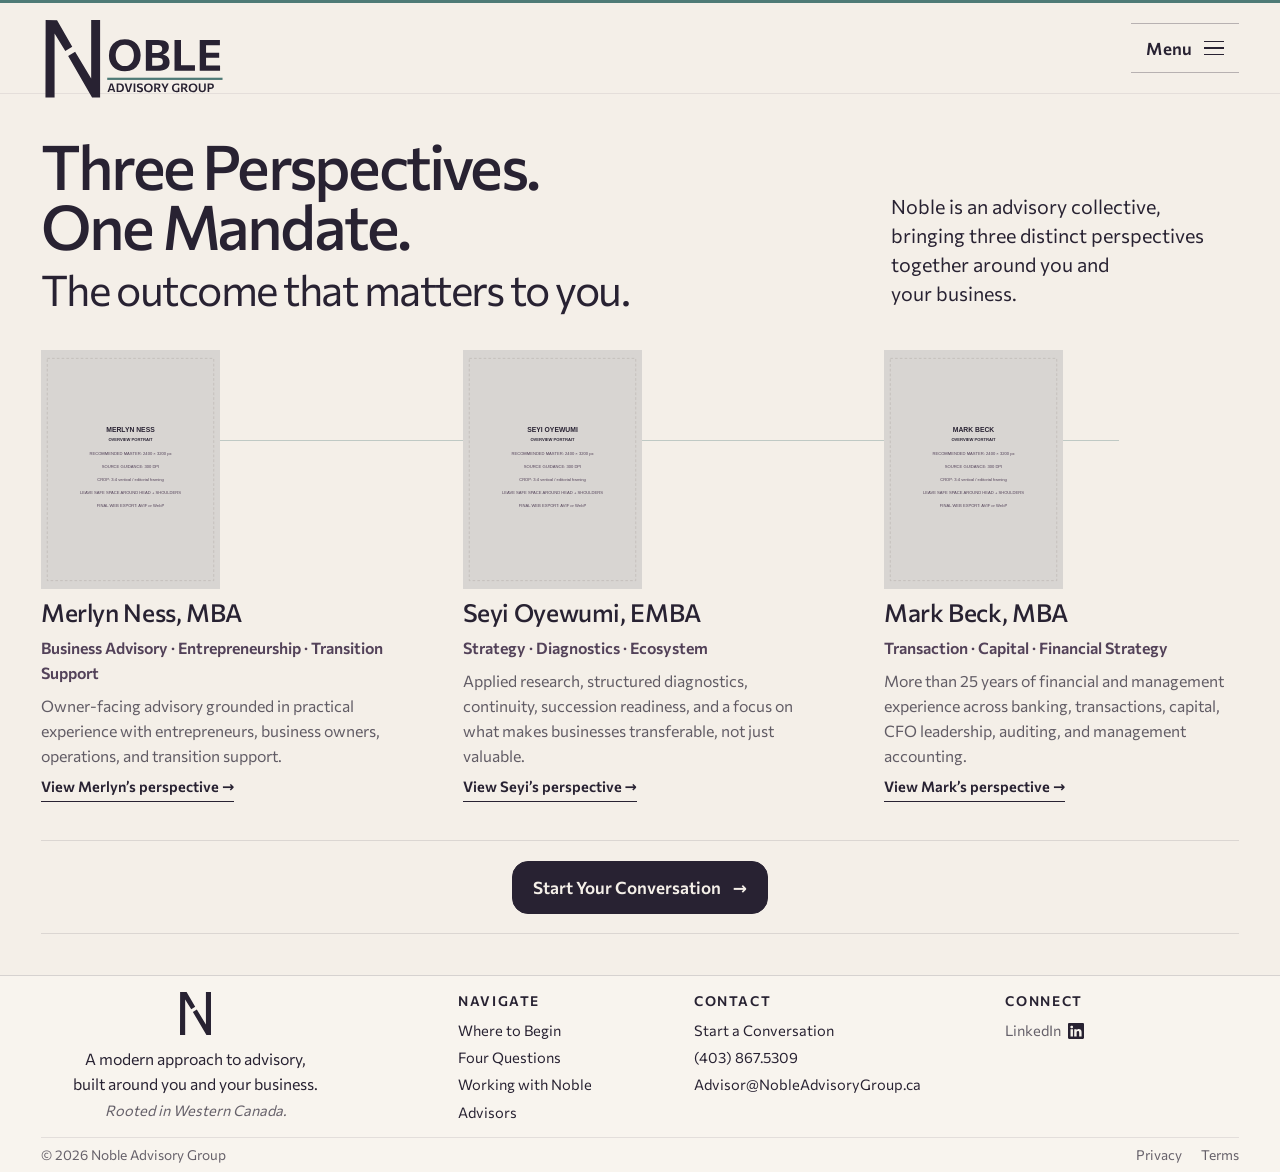
==== advisors/index.html @ 897a8eff "Add files via upload" ====
<!doctype html>
<html lang="en">
<head>
<meta charset="utf-8">
<meta name="viewport" content="width=device-width, initial-scale=1">
<meta name="description" content="Meet Merlyn Ness, Seyi Oyewumi, and Mark Beck — the three co-founders and advisors behind Noble Advisory Group.">
<title>Advisors | Noble Advisory Group</title>
<link rel="preconnect" href="https://fonts.googleapis.com">
<link rel="preconnect" href="https://fonts.gstatic.com" crossorigin>
<link href="https://fonts.googleapis.com/css2?family=Commissioner:ital,wght@0,300..800;1,300..800&display=swap" rel="stylesheet">
<link rel="stylesheet" href="../assets/css/tokens.css">
<link rel="stylesheet" href="../assets/css/base.css">
<link rel="stylesheet" href="../assets/css/components.css">
<link rel="stylesheet" href="../assets/css/footer.css">
<link rel="stylesheet" href="../assets/css/advisors.css">
<script src="../assets/js/site.js" defer></script>
</head>
<body class="advisors-page">
<a class="skip-link" href="#advisors-main">Skip to advisors</a>

<!--COMMENT: §§§ SECTION 1: SITE HEADER §§§-->
<header class="site-header site-header--contextless">
  <a class="site-header__brand" href="../index.html" aria-label="Noble Advisory Group home"><img src="../assets/brand/noble-logo-primary.svg" alt="Noble Advisory Group"></a>
  <button class="site-header__menu" type="button" data-menu-open aria-controls="advisors-menu" aria-expanded="false"><span class="site-header__menu-label">Menu</span><span class="site-header__menu-icon" aria-hidden="true"><span></span><span></span><span></span></span></button>
</header>

<div class="menu-drawer" id="advisors-menu" data-menu aria-hidden="true" role="dialog" aria-modal="true" aria-labelledby="advisors-menu-title">
  <button class="menu-drawer__scrim" type="button" data-menu-close aria-label="Close menu"></button>
  <div class="menu-drawer__panel">
    <header class="menu-drawer__header"><span id="advisors-menu-title">Navigation</span><button class="menu-drawer__close" type="button" data-menu-close><span>Close</span><span class="menu-drawer__close-icon" aria-hidden="true">×</span></button></header>
    <nav class="menu-drawer__links" aria-label="Noble destinations">
      <a href="../index.html"><span>Home</span><span aria-hidden="true">→</span></a>
      <a href="../start/conversation/index.html"><span>Where to Begin</span><span aria-hidden="true">→</span></a>
      <a href="../start/index.html"><span>Four Questions</span><span aria-hidden="true">→</span></a>
      <a href="../explore/index.html"><span>Working with Noble</span><span aria-hidden="true">→</span></a>
      <a href="../advisors/index.html" aria-current="page"><span>Advisors</span><span aria-hidden="true">→</span></a>
      <a class="menu-drawer__action" href="../contact/index.html"><span>Start a Conversation</span><span aria-hidden="true">→</span></a>
    </nav>
    <div class="menu-drawer__utility">
      <span>Rooted in Western Canada.</span>
      <div class="menu-drawer__utility-links">
        <a class="social-link social-link--linkedin" href="https://www.linkedin.com/" target="_blank" rel="noopener noreferrer" aria-label="Noble Advisory Group on LinkedIn">
          <span>LinkedIn</span>
          <svg class="social-link__icon" xmlns="http://www.w3.org/2000/svg" viewBox="0 0 16 16" fill="currentColor" aria-hidden="true" focusable="false">
            <path d="M0 1.146C0 .513.526 0 1.175 0h13.65C15.474 0 16 .513 16 1.146v13.708c0 .633-.526 1.146-1.175 1.146H1.175C.526 16 0 15.487 0 14.854zm4.943 12.248V6.169H2.542v7.225zm-1.2-8.212c.837 0 1.358-.554 1.358-1.248-.015-.709-.52-1.248-1.342-1.248S2.4 3.226 2.4 3.934c0 .694.521 1.248 1.327 1.248zm4.908 8.212V9.359c0-.216.016-.432.08-.586.173-.431.568-.878 1.232-.878.869 0 1.216.662 1.216 1.634v3.865h2.401V9.25c0-2.22-1.184-3.252-2.764-3.252-1.274 0-1.845.7-2.165 1.193v.025h-.016l.016-.025V6.169h-2.4c.03.678 0 7.225 0 7.225z"/>
          </svg>
        </a>
        <a href="../privacy/index.html">Privacy</a>
        <a href="../terms/index.html">Terms</a>
      </div>
    </div>
  </div>
</div>

<!--COMMENT: §§§ SECTION 2: ADVISOR RELATIONSHIP OVERVIEW §§§-->
<main class="advisors-main" id="advisors-main">
  <section class="advisors-intro">
    <h1>
      <span class="advisors-intro__primary">Three Perspectives. One Mandate.</span>
      <span class="advisors-intro__secondary">The outcome that matters to you.</span>
    </h1>
    <p class="intro">Noble is an advisory collective, bringing three distinct perspectives together around you and your business.</p>
  </section>

  <!--COMMENT: §§§ SECTION 3: THREE ADVISOR PERSPECTIVES §§§-->
  <section class="advisor-system" aria-label="Noble co-founders and advisors">
    <a class="advisor-node advisor-node--one" href="merlyn-ness/index.html">
      <span class="advisor-node__portrait"><img src="../assets/images/advisors/merlyn-ness-overview.svg" alt="Merlyn Ness"></span>
      <h2>Merlyn Ness, MBA</h2>
      <span class="advisor-node__lens">Business Advisory · Entrepreneurship · Transition Support</span>
      <p>Owner-facing advisory grounded in practical experience with entrepreneurs, business owners, operations, and transition support.</p>
      <span class="text-action">View Merlyn’s perspective →</span>
    </a>

    <a class="advisor-node advisor-node--two" href="seyi-oyewumi/index.html">
      <span class="advisor-node__portrait"><img src="../assets/images/advisors/seyi-oyewumi-overview.svg" alt="Seyi Oyewumi"></span>
      <h2>Seyi Oyewumi, EMBA</h2>
      <span class="advisor-node__lens">Strategy · Diagnostics · Ecosystem</span>
      <p>Applied research, structured diagnostics, continuity, succession readiness, and a focus on what makes businesses transferable, not just valuable.</p>
      <span class="text-action">View Seyi’s perspective →</span>
    </a>

    <a class="advisor-node advisor-node--three" href="mark-beck/index.html">
      <span class="advisor-node__portrait"><img src="../assets/images/advisors/mark-beck-overview.svg" alt="Mark Beck"></span>
      <h2>Mark Beck, MBA</h2>
      <span class="advisor-node__lens">Transaction · Capital · Financial Strategy</span>
      <p>More than 25 years of financial and management experience across banking, transactions, capital, CFO leadership, auditing, and management accounting.</p>
      <span class="text-action">View Mark’s perspective →</span>
    </a>

    <div class="advisor-system__connection" aria-hidden="true"><span></span><span></span><span></span></div>
  </section>

  <!--COMMENT: §§§ SECTION 4: TEAM-LEVEL INVITATION §§§-->
  <section class="team-invitation" aria-label="Start your conversation with Noble">
    <a class="directional-action directional-action--primary directional-action--forward" href="../contact/index.html">
      <span>Start Your Conversation</span>
      <span class="directional-action__arrow" aria-hidden="true">→</span>
    </a>
  </section>
</main>

<!--COMMENT: §§§ SHARED COMPONENT: COMPACT FIRM FOOTER §§§-->
<footer class="firm-footer" data-firm-footer>
  <div class="firm-footer__inner">
    <section class="firm-footer__identity" aria-label="Noble Advisory Group">
      <a class="firm-footer__mark" href="../index.html" aria-label="Noble Advisory Group home"><img src="../assets/brand/noble-custom-footer-n.svg" alt=""></a>
      <p>A modern approach to advisory, built around you and your business.</p>
      <span>Rooted in Western Canada.</span>
    </section>
    <nav class="firm-footer__group firm-footer__group--navigate" aria-label="Noble destinations">
      <h2>Navigate</h2>
      <a href="../start/conversation/index.html">Where to Begin</a>
      <a href="../start/index.html">Four Questions</a>
      <a href="../explore/index.html">Working with Noble</a>
      <a href="../advisors/index.html">Advisors</a>
    </nav>
    <section class="firm-footer__group firm-footer__group--contact">
      <h2>Contact</h2>
      <a href="../contact/index.html">Start a Conversation</a>
      <a href="tel:+14038675309">(403) 867.5309</a>
      <a href="mailto:Advisor@NobleAdvisoryGroup.ca">Advisor@<wbr>NobleAdvisoryGroup.ca</a>
    </section>
    <section class="firm-footer__group firm-footer__group--connect">
      <h2>Connect</h2>
      <a class="social-link social-link--linkedin" href="https://www.linkedin.com/" target="_blank" rel="noopener noreferrer" aria-label="Noble Advisory Group on LinkedIn">
        <span>LinkedIn</span>
        <svg class="social-link__icon" xmlns="http://www.w3.org/2000/svg" viewBox="0 0 16 16" fill="currentColor" aria-hidden="true" focusable="false">
          <path d="M0 1.146C0 .513.526 0 1.175 0h13.65C15.474 0 16 .513 16 1.146v13.708c0 .633-.526 1.146-1.175 1.146H1.175C.526 16 0 15.487 0 14.854zm4.943 12.248V6.169H2.542v7.225zm-1.2-8.212c.837 0 1.358-.554 1.358-1.248-.015-.709-.52-1.248-1.342-1.248S2.4 3.226 2.4 3.934c0 .694.521 1.248 1.327 1.248zm4.908 8.212V9.359c0-.216.016-.432.08-.586.173-.431.568-.878 1.232-.878.869 0 1.216.662 1.216 1.634v3.865h2.401V9.25c0-2.22-1.184-3.252-2.764-3.252-1.274 0-1.845.7-2.165 1.193v.025h-.016l.016-.025V6.169h-2.4c.03.678 0 7.225 0 7.225z"/>
        </svg>
      </a>
    </section>
    <div class="firm-footer__legal">
      <p>© 2026 Noble Advisory Group</p>
      <div><a href="../privacy/index.html">Privacy</a><a href="../terms/index.html">Terms</a></div>
    </div>
  </div>
</footer>
</body>
</html>
---- assets/css/tokens.css ----
/*COMMENT: §§§ SECTION 1: BRAND COLOR TOKENS §§§*/
/*COMMENT: [DEFINE APPROVED BRAND AND SURFACE COLORS]*/
:root {
    --color-ink-plum: #282232; /* #282232 [Ink Plum] */
    --color-smoky-aubergine: #534259; /* #534259 [Smoky Aubergine] */
    --color-warm-bone: #F4EFE8; /* #F4EFE8 [Warm Bone] */
    --color-muted-stone: #C8BFB4; /* #C8BFB4 [Muted Stone] */
    --color-patinated-teal: #4E7A76; /* #4E7A76 [Patinated Teal] */
    --color-near-black: #1F1C1F; /* #1F1C1F [Near Black] */
    --color-paper: #F8F4EE; /* #F8F4EE [Warm Paper] */
    --color-bone-soft: #EEE7DE; /* #EEE7DE [Soft Bone] */
    --color-white-soft: #FFFDF9; /* #FFFDF9 [Soft White] */

    --text-primary: var(--color-ink-plum);
    --surface-primary: var(--color-warm-bone);
}


/*COMMENT: §§§ SECTION 2: TYPOGRAPHY TOKENS §§§*/
/*COMMENT: [DEFINE COMMISSIONER SEMANTIC TYPE ROLES, RHYTHM, AND TEXT MEASURES]*/
:root {
    --font-sans: "Commissioner", system-ui, -apple-system, BlinkMacSystemFont, "Segoe UI", sans-serif;

    /* Weight roles: keep hierarchy consistent across every Noble surface. */
    --weight-regular: 400;
    --weight-medium: 500;
    --weight-semibold: 600;
    --weight-bold: 700;

    /* Functional hierarchy: each role carries one job across the Noble experience. */
    --type-micro: clamp(0.8125rem, 0.79rem + 0.08vw, 0.875rem);
    --type-small: clamp(0.875rem, 0.85rem + 0.08vw, 0.9375rem);
    --type-supporting: clamp(0.9375rem, 0.91rem + 0.1vw, 1rem);
    --type-body: clamp(1rem, 0.96rem + 0.13vw, 1.0625rem);
    --type-lead: clamp(1.125rem, 1.07rem + 0.2vw, 1.25rem);
    --type-card: clamp(1.375rem, 1.27rem + 0.35vw, 1.5625rem);

    /* Editorial hierarchy: restrained at the top, clearly separated through the middle. */
    --type-heading: clamp(1.75rem, 1.6rem + 0.55vw, 2rem);
    --type-section: clamp(2.125rem, 1.85rem + 1vw, 2.75rem);
    --type-display-compact: clamp(2.625rem, 2.2rem + 1.6vw, 3.5rem);
    --type-display: clamp(2.75rem, 2.15rem + 2.15vw, 4rem);

    /* Leading is role-based so size changes preserve a consistent reading rhythm. */
    --leading-display: 0.98;
    --leading-section: 1.06;
    --leading-heading: 1.14;
    --leading-card: 1.22;
    --leading-lead: 1.48;
    --leading-body: 1.6;
    --leading-supporting: 1.58;
    --leading-small: 1.5;
    --leading-micro: 1.35;

    /* Tracking distinguishes editorial display from functional labels without page-specific values. */
    --tracking-display: -0.045em;
    --tracking-section: -0.035em;
    --tracking-heading: -0.025em;
    --tracking-card: -0.015em;
    --tracking-label: 0.1em;
    --tracking-eyebrow: 0.12em;

    --measure: 62ch;
    --measure-lead: 52ch;
    --measure-narrow: 46ch;
    --measure-heading-wide: 46ch;
}


/*COMMENT: §§§ SECTION 3: SPACING AND LAYOUT TOKENS §§§*/
/*COMMENT: [DEFINE RESPONSIVE SPACING AND FRAME DIMENSIONS]*/
:root {
    --space-1: clamp(0.4rem, 0.3rem + 0.3vw, 0.65rem);
    --space-2: clamp(0.8rem, 0.68rem + 0.45vw, 1.15rem);
    --space-3: clamp(1.2rem, 0.98rem + 0.72vw, 1.72rem);
    --space-4: clamp(1.65rem, 1.28rem + 1.35vw, 2.55rem);
    --space-5: clamp(2.35rem, 1.75rem + 2.15vw, 3.8rem);
    --space-6: clamp(3.15rem, 2.3rem + 3vw, 5.35rem);
    --space-editorial-break: clamp(2.6rem, 2rem + 2.1vw, 4.4rem);

    --page-gutter: clamp(1.25rem, 3.2vw, 4.25rem);
    --header-height: 5rem;
    --experience-nav-height: 5.1rem;
    --max-content: 92rem;
}


/*COMMENT: §§§ SECTION 4: INTERACTION TOKENS §§§*/
/*COMMENT: [DEFINE FOCUS AND MOTION BEHAVIOR]*/
:root {
    --focus-ring: 2px solid var(--color-patinated-teal);
    --action-corner-radius: 1rem;
    --action-corner-radius-squircle: 1.45rem;
    --action-border-color: rgba(40, 34, 50, 0.42);
    --ease-noble: cubic-bezier(0.2, 0.75, 0.25, 1);
    --transition-fast: 180ms var(--ease-noble);
    --transition-medium: 360ms var(--ease-noble);
}
---- assets/css/base.css ----
/*COMMENT: §§§ SECTION 1: RESET AND DOCUMENT BASELINE §§§*/
/*COMMENT: [DEFINE RESET AND DOCUMENT BASELINE STYLES]*/
*, *::before, *::after {
    box-sizing: border-box;
}

html {
    scroll-behavior: smooth;
    background: var(--color-warm-bone);
}

body {
    margin: 0;
    color: var(--text-primary);
    background: var(--surface-primary);
    font-family: var(--font-sans);
    font-size: var(--type-body);
    font-weight: var(--weight-regular);
    line-height: var(--leading-body);
    -webkit-font-smoothing: antialiased;
}

body:not(.experience-page) {
    min-height: 100dvh;
    display: flex;
    flex-direction: column;
}

body:not(.experience-page) > main {
    flex: 1 0 auto;
}

img, svg {
    display: block;
    max-width: 100%;
}

a {
    color: inherit;
    text-decoration: none;
}

button, input, textarea, select {
    font: inherit;
}

button {
    color: inherit;
}

p, h1, h2, h3, blockquote {
    margin: 0;
}

ul {
    margin: 0;
    padding: 0;
}

/*COMMENT: §§§ SECTION 2: TYPE ROLES §§§*/
/*COMMENT: [DEFINE TYPE ROLES STYLES]*/
h1, h2, h3 {
    font-weight: var(--weight-medium);
    text-wrap: balance;
}

h1 {
    font-size: var(--type-section);
    line-height: var(--leading-section);
    letter-spacing: var(--tracking-section);
}

h2 {
    font-size: var(--type-heading);
    line-height: var(--leading-heading);
    letter-spacing: var(--tracking-heading);
}

h3 {
    font-size: var(--type-card);
    line-height: var(--leading-card);
    letter-spacing: var(--tracking-card);
}

em {
    font-style: italic;
    font-variation-settings: "slnt" -10;
    font-weight: var(--weight-regular);
}

strong, b {
    font-weight: var(--weight-semibold);
}

.intro {
    max-width: var(--measure-lead);
    font-size: var(--type-lead);
    line-height: var(--leading-lead);
    text-wrap: pretty;
}

.eyebrow, .micro-label {
    font-size: var(--type-micro);
    font-weight: var(--weight-semibold);
    letter-spacing: var(--tracking-eyebrow);
    text-transform: uppercase;
    line-height: var(--leading-micro);
}

.micro-label {
    color: var(--color-patinated-teal);
}

/*COMMENT: §§§ SECTION 3: ACCESSIBILITY AND SHARED INTERACTION §§§*/
/*COMMENT: [DEFINE ACCESSIBILITY AND SHARED INTERACTION STYLES]*/
:focus-visible {
    outline: var(--focus-ring);
    outline-offset: 4px;
}

.skip-link {
    position: fixed;
    z-index: 999;
    top: 0.5rem;
    left: 0.5rem;
    transform: translateY(-150%);
    padding: 0.65rem 0.9rem;
    background: var(--color-near-black);
    color: var(--color-white-soft);
}

.skip-link:focus {
    transform: translateY(0);
}

.visually-hidden {
    position: absolute !important;
    width: 1px !important;
    height: 1px !important;
    padding: 0 !important;
    margin: -1px !important;
    overflow: hidden !important;
    clip: rect(0,0,0,0) !important;
    white-space: nowrap !important;
    border: 0 !important;
}

/*COMMENT: §§§ SECTION 4: GLOBAL HEADER §§§*/
/*COMMENT: [DEFINE GLOBAL HEADER STYLES]*/
.site-header {
    position: sticky;
    z-index: 80;
    top: 0;
    display: grid;
    grid-template-columns: 1fr auto 1fr;
    align-items: center;
    min-height: var(--header-height);
    padding: 0 var(--page-gutter);
    background: var(--color-warm-bone);
    border-top: 3px solid var(--color-patinated-teal);
    border-bottom: 1px solid rgba(40,34,50,0.08);
}

.site-header--contextless {
    grid-template-columns: minmax(0, 1fr) auto;
}

.site-header--contextless .site-header__menu {
    grid-column: 2;
}

.site-header__brand {
    width: clamp(10.15rem, 14.55vw, 13.7rem);
    justify-self: start;
    padding-top: 0.32rem;
    transform: translateY(0.5rem);
}

.site-header__context {
    justify-self: center;
    font-size: var(--type-micro);
    font-weight: var(--weight-semibold);
    letter-spacing: var(--tracking-label);
    text-transform: uppercase;
    line-height: var(--leading-micro);
}

.site-header__menu {
    justify-self: end;
    background: transparent;
    cursor: pointer;
    font-weight: var(--weight-medium);
}

.site-header__menu {
    min-width: 6.75rem;
    min-height: 3.15rem;
    display: inline-flex;
    align-items: center;
    justify-content: center;
    gap: 0.72rem;
    padding: 0.68rem 0.5rem;
    border: 0;
    border-top: 1.5px solid rgba(40,34,50,0.3);
    border-bottom: 1.5px solid rgba(40,34,50,0.3);
    color: var(--color-ink-plum);
    font-size: var(--type-body);
    font-weight: var(--weight-semibold);
    line-height: 1;
    letter-spacing: 0.01em;
    transition: color var(--transition-fast), border-color var(--transition-fast);
}

.site-header__menu-icon {
    width: 1.25rem;
    height: 0.9rem;
    display: grid;
    align-content: space-between;
    flex: 0 0 1.25rem;
}

.site-header__menu-icon span {
    display: block;
    width: 100%;
    height: 1.5px;
    background: currentColor;
    transition: transform var(--transition-fast), opacity var(--transition-fast);
}

.site-header__menu:hover,
.site-header__menu:focus-visible {
    color: var(--color-patinated-teal);
    border-color: var(--color-patinated-teal);
}

.site-header__menu:active {
    color: var(--color-smoky-aubergine);
    border-color: var(--color-smoky-aubergine);
}

.text-action {
    display: inline-flex;
    align-items: center;
    gap: 0.55rem;
    font-weight: var(--weight-semibold);
    border-bottom: 1px solid currentColor;
    padding-bottom: 0.18rem;
    font-size: var(--type-small);
    line-height: var(--leading-small);
}

.text-action--light {
    color: var(--color-warm-bone);
}

@media (max-width: 720px) {
    .site-header {
        grid-template-columns: 1fr auto;
    }

    .site-header__context {
        display: none;
    }

    .site-header__menu {
        display: inline-flex;
        align-items: center;
    }

    .site-header__menu {
        min-width: 6.4rem;
        min-height: 3rem;
        padding-inline: 0.55rem;
        gap: 0.64rem;
        font-size: var(--type-body);
    }

    .site-header__brand {
        width: clamp(9.2rem, 33vw, 11.6rem);
        min-height: 3rem;
        display: inline-flex;
        align-items: center;
        padding-top: 0.2rem;
        transform: translateY(0.2rem);
    }

}

@media (prefers-reduced-motion: reduce) {
    *, *::before, *::after {
        scroll-behavior: auto !important;
        transition-duration: 0.01ms !important;
        animation-duration: 0.01ms !important;
        animation-iteration-count: 1 !important;
    }

}
---- assets/css/components.css ----
/*COMMENT: §§§ SECTION 1: DRAWER MENU §§§*/
/*COMMENT: [DEFINE DRAWER MENU STYLES]*/
.menu-drawer {
    position: fixed;
    z-index: 160;
    inset: 0;
    visibility: hidden;
    pointer-events: none;
}

.menu-drawer[aria-hidden="false"] {
    visibility: visible;
    pointer-events: auto;
}

.menu-drawer__scrim {
    position: absolute;
    inset: 0;
    border: 0;
    background: rgba(31,28,31,0.42);
    opacity: 0;
    transition: opacity var(--transition-medium);
}

.menu-drawer[aria-hidden="false"] .menu-drawer__scrim {
    opacity: 1;
}

.menu-drawer__panel {
    position: absolute;
    inset: 0 0 0 auto;
    width: min(34rem, 92vw);
    background: var(--color-ink-plum);
    color: var(--color-warm-bone);
    padding: var(--space-3) var(--space-4);
    transform: translateX(100%);
    transition: transform var(--transition-medium);
    display: flex;
    flex-direction: column;
}

.menu-drawer[aria-hidden="false"] .menu-drawer__panel {
    transform: translateX(0);
}

.menu-drawer__header {
    display: flex;
    justify-content: space-between;
    align-items: center;
    padding-bottom: var(--space-4);
    font-size: var(--type-micro);
    letter-spacing: var(--tracking-label);
    text-transform: uppercase;
    line-height: var(--leading-micro);
}

.menu-drawer__header button {
    border: 0;
    background: none;
    color: inherit;
    cursor: pointer;
    transition: color var(--transition-fast);
}

.menu-drawer__close {
    display: inline-flex;
    align-items: center;
    gap: 0.55rem;
    padding: 0.45rem 0;
    font-size: var(--type-small);
    font-weight: var(--weight-semibold);
    letter-spacing: 0.01em;
    text-transform: none;
}

.menu-drawer__close-icon {
    font-size: 1.45rem;
    font-weight: 300;
    line-height: 0.8;
}

.menu-drawer__header button:hover,
.menu-drawer__header button:focus-visible {
    color: var(--color-patinated-teal);
}

.menu-drawer__links {
    display: grid;
    gap: 0;
}

.menu-drawer__links a {
    display: flex;
    justify-content: space-between;
    gap: 1rem;
    align-items: baseline;
    padding: 1rem 0.7rem;
    border-top: 1px solid rgba(244,239,232,0.18);
    font-size: var(--type-heading);
    line-height: var(--leading-heading);
    transition: background-color var(--transition-fast), color var(--transition-fast);
    letter-spacing: var(--tracking-heading);
}

.menu-drawer__links a > span:last-child {
    transition: color var(--transition-fast), transform var(--transition-fast);
}

.menu-drawer__links a:hover,
.menu-drawer__links a:focus-visible {
    background: var(--color-smoky-aubergine);
}

.menu-drawer__links a:hover > span:last-child,
.menu-drawer__links a:focus-visible > span:last-child {
    color: var(--color-patinated-teal);
    transform: translateX(0.18rem);
}

.menu-drawer__links a:last-child {
    border-bottom: 1px solid rgba(244,239,232,0.18);
}

.menu-drawer__links .menu-drawer__action {
    margin-top: var(--space-2);
    border-top-color: rgba(78,122,118,0.62);
}


.menu-drawer__utility {
    margin-top: auto;
    display: grid;
    gap: 0.7rem;
    padding-top: var(--space-3);
    border-top: 1px solid rgba(244, 239, 232, 0.18);
    font-size: var(--type-small);
    color: rgba(244, 239, 232, 0.76);
    line-height: var(--leading-small);
}

.menu-drawer__utility-links {
    display: flex;
    flex-wrap: wrap;
    gap: 0.65rem 1.4rem;
}

.menu-drawer__utility a:hover,
.menu-drawer__utility a:focus-visible {
    color: var(--color-patinated-teal);
}

body.has-open-menu {
    overflow: hidden;
}


/*COMMENT: [SURFACE ACTIVE CHAPTER STATE INSIDE THE DRAWER]*/
.menu-drawer__links a[aria-current="step"],
.menu-drawer__links a[aria-current="page"] {
    color: var(--color-white-soft);
}

.menu-drawer__links a[aria-current="step"] > span:last-child,
.menu-drawer__links a[aria-current="page"] > span:last-child {
    color: var(--color-patinated-teal);
}

@media (max-width: 720px) {
    .menu-drawer__header button {
        min-height: 3rem;
        min-width: 3rem;
    }

    .menu-drawer__links a {
        min-height: 3.25rem;
        align-items: center;
    }
}

/*COMMENT: §§§ SECTION 2: DIRECTIONAL ACTION SYSTEM §§§*/
/*COMMENT: [USE ONE SQUIRCLE INTERACTION LANGUAGE FOR PRIMARY, SECONDARY, FORWARD, AND RETURN MOVEMENT]*/
.directional-action {
    display: inline-flex;
    align-items: center;
    justify-content: center;
    gap: 0.72rem;
    width: fit-content;
    min-height: 3.3rem;
    padding: 0 1.25rem;
    border: 1px solid transparent;
    border-radius: var(--action-corner-radius);
    background: transparent;
    font-size: var(--type-body);
    font-weight: var(--weight-semibold);
    line-height: 1;
    text-align: center;
    transition:
        background var(--transition-fast),
        border-color var(--transition-fast),
        color var(--transition-fast),
        transform var(--transition-fast);
}

@supports (corner-shape: squircle) {
    .directional-action {
        border-radius: var(--action-corner-radius-squircle);
        corner-shape: squircle;
    }
}

.directional-action__arrow {
    flex: 0 0 auto;
    line-height: 1;
    transition: transform var(--transition-fast);
}

.directional-action--primary {
    border-color: var(--color-ink-plum);
    background: var(--color-ink-plum);
    color: var(--color-warm-bone);
}

.directional-action--secondary {
    min-height: 3.05rem;
    padding-inline: 1.05rem;
    border-color: var(--action-border-color);
    background: transparent;
    color: var(--color-ink-plum);
    font-size: var(--type-small);
}

.directional-action--accent {
    border-color: rgba(255,253,249,0.72);
    background: var(--color-patinated-teal);
    color: var(--color-white-soft);
}

.site-header__return {
    justify-self: end;
}

.directional-action:hover,
.directional-action:focus-visible {
    transform: translateY(-0.08rem);
}

.directional-action--primary:hover,
.directional-action--primary:focus-visible {
    border-color: var(--color-smoky-aubergine);
    background: var(--color-smoky-aubergine);
}

.directional-action--secondary:hover,
.directional-action--secondary:focus-visible {
    border-color: var(--color-ink-plum);
    background: var(--color-ink-plum);
    color: var(--color-warm-bone);
}

.directional-action--accent:hover,
.directional-action--accent:focus-visible {
    border-color: var(--color-white-soft);
    background: var(--color-ink-plum);
    color: var(--color-white-soft);
}

.directional-action--forward:hover .directional-action__arrow,
.directional-action--forward:focus-visible .directional-action__arrow {
    transform: translateX(0.18rem);
}

.directional-action--back:hover .directional-action__arrow,
.directional-action--back:focus-visible .directional-action__arrow {
    transform: translateX(-0.18rem);
}

.directional-action:active {
    transform: translateY(0);
}

.directional-action--primary:active {
    border-color: var(--color-near-black);
    background: var(--color-near-black);
}

.directional-action--secondary:active {
    border-color: var(--color-near-black);
    background: var(--color-near-black);
    color: var(--color-warm-bone);
}

.directional-action--accent:active {
    border-color: var(--color-near-black);
    background: var(--color-near-black);
    color: var(--color-white-soft);
}

@media (prefers-reduced-motion: reduce) {
    .directional-action,
    .directional-action__arrow {
        transition: none;
    }

    .directional-action:hover,
    .directional-action:focus-visible,
    .directional-action--forward:hover .directional-action__arrow,
    .directional-action--forward:focus-visible .directional-action__arrow,
    .directional-action--back:hover .directional-action__arrow,
    .directional-action--back:focus-visible .directional-action__arrow {
        transform: none;
    }
}

@media (max-width: 720px) {
    .directional-action {
        min-height: 3.2rem;
        padding-inline: 1.1rem;
    }

    .directional-action--secondary {
        min-height: 3rem;
        padding-inline: 1rem;
    }
}

/*COMMENT: §§§ SECTION 3: SHARED SOCIAL LINKS §§§*/
/*COMMENT: [KEEP SOCIAL BRAND MARKS PLATFORM-STABLE AND SYNCHRONIZED WITH THEIR LINK STATES]*/
.social-link {
    display: inline-flex;
    align-items: center;
    gap: 0.4rem;
    width: fit-content;
    transition: color var(--transition-fast);
}

.social-link__icon {
    width: 1rem;
    height: 1rem;
    flex: 0 0 1rem;
    fill: currentColor;
    pointer-events: none;
}

.social-link--linkedin:hover,
.social-link--linkedin:focus-visible {
    color: var(--color-patinated-teal);
}
---- assets/css/footer.css ----
/*COMMENT: §§§ SECTION 1: COMPACT FIRM FOOTER §§§*/
/*COMMENT: [DEFINE COMPACT FIRM FOOTER STYLES]*/
.firm-footer {
    flex: 0 0 auto;
    background: var(--color-paper);
    color: var(--color-ink-plum);
    border-top: 1px solid rgba(40,34,50,0.16);
}

.firm-footer__inner {
    max-width: var(--max-content);
    margin: 0 auto;
    padding: clamp(1rem, 1.8vh, 1.4rem) var(--page-gutter) clamp(0.5rem, 0.8vh, 0.72rem);
    display: grid;
    grid-template-columns: minmax(11.5rem, 0.9fr) minmax(1.8rem, 0.18fr) minmax(8.5rem, 0.62fr) minmax(11rem, 0.84fr) minmax(9rem, 0.68fr);
    column-gap: clamp(1rem, 1.8vw, 1.7rem);
    row-gap: clamp(0.85rem, 1.4vh, 1.1rem);
}

.firm-footer__identity {
    grid-column: 1;
    display: grid;
    align-content: start;
    justify-items: center;
    gap: 0.3rem;
    text-align: center;
}

.firm-footer__mark {
    justify-self: center;
    display: inline-flex;
    align-items: center;
    margin-bottom: 0.35rem;
}

.firm-footer__mark img {
    width: auto;
    height: clamp(2.7rem, 3vw, 3.15rem);
    transition: opacity var(--transition-medium);
}

.firm-footer__mark:hover img,
.firm-footer__mark:focus-visible img {
    opacity: 0.68;
}

.firm-footer__mark:focus-visible {
    outline: var(--focus-ring);
    outline-offset: 4px;
}

.firm-footer__identity p {
    max-width: 25ch;
    font-size: var(--type-supporting);
    line-height: var(--leading-supporting);
}

.firm-footer__identity span,
.firm-footer__group span {
    font-size: var(--type-small);
    color: rgba(40,34,50,0.7);
    line-height: var(--leading-small);
}

.firm-footer__identity span {
    font-style: italic;
}

.firm-footer__group {
    display: grid;
    align-content: start;
    gap: 0.32rem;
    min-width: 0;
    font-size: var(--type-small);
    line-height: var(--leading-small);
}

.firm-footer__group--navigate {
    grid-column: 3;
}

.firm-footer__group--contact {
    grid-column: 4;
}

.firm-footer__group--connect {
    grid-column: 5;
}

.firm-footer__group h2 {
    margin-bottom: 0.3rem;
    font-size: var(--type-micro);
    font-weight: var(--weight-semibold);
    letter-spacing: var(--tracking-eyebrow);
    text-transform: uppercase;
    line-height: var(--leading-micro);
}

.firm-footer__group a,
.firm-footer__legal a {
    transition: color var(--transition-fast);
}

.firm-footer__group a:hover,
.firm-footer__group a:focus-visible,
.firm-footer__legal a:hover,
.firm-footer__legal a:focus-visible {
    color: var(--color-patinated-teal);
}

.firm-footer__group a:active,
.firm-footer__legal a:active {
    color: var(--color-smoky-aubergine);
}

.firm-footer__legal {
    grid-column: 1 / -1;
    display: flex;
    justify-content: space-between;
    gap: 1rem;
    padding-top: 0.48rem;
    border-top: 1px solid rgba(40,34,50,0.1);
    font-size: var(--type-micro);
    color: rgba(40,34,50,0.7);
    line-height: var(--leading-micro);
}

.firm-footer__legal div {
    display: flex;
    gap: 1.2rem;
}

/*COMMENT: §§§ SECTION 2: RESPONSIVE FOOTER COMPOSITION §§§*/
/*COMMENT: [PRESERVE FOOTER HIERARCHY WHILE ADAPTING THE GRID TO AVAILABLE WIDTH]*/
@media (max-width: 900px) {
    .firm-footer__inner {
        grid-template-columns: repeat(2, minmax(0, 1fr));
        grid-template-areas:
            "identity navigate"
            "contact connect"
            "legal legal";
        column-gap: clamp(1.5rem, 5vw, 3rem);
        row-gap: var(--space-3);
    }

    .firm-footer__identity {
        grid-column: auto;
        grid-area: identity;
        justify-items: start;
        text-align: left;
    }

    .firm-footer__mark {
        justify-self: start;
    }

    .firm-footer__group--navigate {
        grid-column: auto;
        grid-area: navigate;
    }

    .firm-footer__group--contact {
        grid-column: auto;
        grid-area: contact;
    }

    .firm-footer__group--connect {
        grid-column: auto;
        grid-area: connect;
    }

    .firm-footer__legal {
        grid-area: legal;
    }
}

@media (max-width: 620px) {
    .firm-footer__inner {
        grid-template-columns: minmax(0, 0.92fr) minmax(0, 1.08fr);
        grid-template-areas:
            "identity identity"
            "navigate contact"
            "connect contact"
            "legal legal";
        column-gap: clamp(1.25rem, 6vw, 2.25rem);
        row-gap: 1.05rem;
        padding-top: 1rem;
        padding-bottom: 0.72rem;
    }

    .firm-footer__identity {
        gap: 0.22rem;
    }

    .firm-footer__mark {
        margin-bottom: 0.15rem;
    }

    .firm-footer__mark img {
        height: 2.4rem;
    }

    .firm-footer__identity p {
        max-width: 29ch;
    }

    .firm-footer__group {
        gap: 0.38rem;
    }

    .firm-footer__group h2 {
        margin-bottom: 0.14rem;
    }

    .firm-footer__legal {
        flex-wrap: wrap;
        align-items: flex-start;
        row-gap: 0.5rem;
        padding-top: 0.56rem;
    }
}

/*COMMENT: §§§ SECTION 3: FOOTER CONTENT RESILIENCE §§§*/
/*COMMENT: [ALLOW LONG CONTACT VALUES TO WRAP WITHOUT BREAKING FOOTER COLUMNS]*/
.firm-footer__group a {
    overflow-wrap: anywhere;
    word-break: normal;
}
---- assets/css/advisors.css ----
/*COMMENT: §§§ SECTION 1: ADVISOR OVERVIEW §§§*/
/*COMMENT: [DEFINE ADVISOR PAGE CANVAS]*/
.advisors-main,
.founder-main {
    max-width: var(--max-content);
    margin: 0 auto;
    padding: var(--space-6) var(--page-gutter);
}

/*COMMENT: [DEFINE A COMPACT EDITORIAL INTRODUCTION THAT PRESERVES PRIMARY AND OWNER-OUTCOME HIERARCHY]*/
.advisors-main {
    padding-top: clamp(2.4rem, 4.5vh, 3.7rem);
    padding-bottom: clamp(2.4rem, 4.5vh, 3.7rem);
}

.advisors-intro {
    max-width: none;
    display: grid;
    grid-template-columns: minmax(0, 1.38fr) minmax(20rem, 0.62fr);
    gap: var(--space-2) clamp(2.75rem, 6vw, 6.5rem);
    align-items: end;
}

.advisors-intro h1 {
    grid-column: 1;
    max-width: 58rem;
    display: grid;
    gap: clamp(0.55rem, 0.9vw, 0.9rem);
}

.advisors-intro__primary {
    display: block;
    max-width: 20ch;
    font-size: var(--type-display);
    line-height: var(--leading-display);
    letter-spacing: var(--tracking-display);
}

.advisors-intro__secondary {
    display: block;
    max-width: 24ch;
    font-size: var(--type-section);
    font-weight: var(--weight-regular);
    line-height: var(--leading-section);
    letter-spacing: var(--tracking-section);
}

.advisors-intro .intro {
    grid-column: 2;
    max-width: 42ch;
    padding-bottom: 0.25rem;
    font-size: var(--type-lead);
    line-height: var(--leading-lead);
}

/*COMMENT: [DEFINE THREE-PERSPECTIVE SYSTEM WITH A LOWER VERTICAL FOOTPRINT]*/
.advisor-system {
    --advisor-grid-gutter: clamp(2.75rem, 5.2vw, 6.25rem);
    position: relative;
    margin-top: var(--space-4);
    min-height: 0;
    display: grid;
    grid-template-columns: repeat(3, minmax(0, 1fr));
    gap: var(--advisor-grid-gutter);
    align-items: start;
}

.advisor-node {
    position: relative;
    z-index: 2;
    display: grid;
    justify-items: start;
    gap: 0.5rem;
    text-align: left;
    transition:
        opacity var(--transition-medium),
        transform var(--transition-medium);
}

.advisor-system:has(.advisor-node:hover) .advisor-node:not(:hover) {
    opacity: 0.42;
}

.advisor-node:hover,
.advisor-node:focus-visible {
    transform: translateY(-0.35rem);
}

.advisor-node__portrait {
    width: clamp(9.5rem, 14vw, 13.5rem);
    aspect-ratio: 3 / 4;
    overflow: hidden;
    background: var(--color-muted-stone);
}

.advisor-node__portrait img {
    width: 100%;
    height: 100%;
    object-fit: cover;
}

.advisor-node__lens {
    max-width: 36ch;
    font-size: var(--type-supporting);
    font-weight: var(--weight-semibold);
    line-height: var(--leading-supporting);
    color: var(--color-smoky-aubergine);
}

.advisor-node h2 {
    max-width: 15ch;
    font-size: var(--type-card);
    text-wrap: balance;
    line-height: var(--leading-card);
    letter-spacing: var(--tracking-card);
}

.advisor-node p {
    max-width: 39ch;
    font-size: var(--type-supporting);
    line-height: var(--leading-supporting);
    color: rgba(40, 34, 50, 0.72);
}

.advisor-system__connection {
    position: absolute;
    z-index: 0;
    top: calc(clamp(9.5rem, 14vw, 13.5rem) * 0.5);
    right: 10%;
    left: 10%;
    height: 1px;
    background: rgba(78, 122, 118, 0.32);
}

/*COMMENT: [DEFINE A COMPACT TEAM-LEVEL INVITATION USING THE ESTABLISHED DIRECTIONAL ACTION SYSTEM]*/
.team-invitation {
    width: 100%;
    max-width: none;
    margin-top: var(--space-4);
    padding: clamp(1.05rem, 2.2vh, 1.45rem) 0;
    border-top: 1px solid rgba(40, 34, 50, 0.12);
    border-bottom: 1px solid rgba(40, 34, 50, 0.12);
    display: grid;
    justify-items: center;
    align-items: center;
}

/*COMMENT: §§§ SECTION 2: COMPACT CO-FOUNDER PROFILE §§§*/
/*COMMENT: [DEFINE PROFILE PAGE RHYTHM]*/
.founder-main {
    padding-top: clamp(2.5rem, 5vh, 4.5rem);
}

.founder-profile {
    max-width: 76rem;
    margin: 0 auto;
    display: grid;
    grid-template-columns: minmax(18rem, 0.82fr) minmax(0, 1.18fr);
    gap: clamp(2.5rem, 6vw, 6.5rem);
    align-items: start;
}

/*COMMENT: [DEFINE ADVISOR PORTRAIT AS A STRONGER HUMAN INTERRUPTION]*/
.founder-profile__portrait {
    position: relative;
    width: min(100%, 23.25rem);
    margin-top: clamp(0.25rem, 2vh, 1.5rem);
    aspect-ratio: 1;
    border-radius: 50%;
    overflow: hidden;
    background: var(--color-muted-stone);
}

.founder-profile__portrait img {
    width: 100%;
    height: 100%;
    object-fit: cover;
}

.founder-profile__portrait > span {
    position: absolute;
    top: 43%;
    right: -1px;
    width: 20%;
    height: 14%;
    background: var(--color-warm-bone);
}

/*COMMENT: [DEFINE PROFILE CONTENT HIERARCHY]*/
.founder-profile__copy {
    display: grid;
    gap: clamp(1.25rem, 2.4vh, 2rem);
}

.founder-profile__identity {
    display: grid;
    gap: 0.45rem;
}

.founder-profile__identity h1 {
    max-width: 18ch;
    font-size: var(--type-section);
    text-wrap: balance;
    line-height: var(--leading-section);
    letter-spacing: var(--tracking-section);
}

.founder-profile__specialty {
    max-width: 46ch;
    font-size: var(--type-lead);
    line-height: var(--leading-lead);
    color: var(--color-smoky-aubergine);
}

.founder-profile__section {
    max-width: 61ch;
    display: grid;
    gap: 0.65rem;
}

.founder-profile__section p {
    line-height: var(--leading-body);
    font-size: var(--type-body);
}

.founder-profile__section--emphasis {
    padding-left: clamp(1rem, 2vw, 1.75rem);
    border-left: 2px solid var(--color-patinated-teal);
}

.founder-profile__background {
    max-width: 58ch;
    color: rgba(40, 34, 50, 0.76);
}

/*COMMENT: §§§ SECTION 3: FOUNDER-TO-FOUNDER NAVIGATION §§§*/
/*COMMENT: [DEFINE PROFILE-AWARE ADVISOR NAVIGATION]*/
.founder-switcher {
    max-width: 76rem;
    margin: var(--space-5) auto 0;
    padding: var(--space-3) 0;
    border-top: 1px solid rgba(40, 34, 50, 0.13);
    border-bottom: 1px solid rgba(40, 34, 50, 0.13);
    display: grid;
    grid-template-columns: repeat(2, minmax(0, 1fr));
    gap: var(--space-3);
    align-items: center;
}

.founder-switcher__person {
    display: grid;
    gap: 0.3rem;
}

.founder-switcher__person--next {
    justify-items: end;
    text-align: right;
}

.founder-switcher__person > span {
    font-size: var(--type-micro);
    font-weight: var(--weight-semibold);
    letter-spacing: var(--tracking-label);
    text-transform: uppercase;
    color: rgba(40, 34, 50, 0.68);
    line-height: var(--leading-micro);
}

.founder-switcher__person > strong {
    font-size: var(--type-lead);
    font-weight: var(--weight-medium);
    line-height: var(--leading-lead);
}

.founder-switcher a:hover,
.founder-switcher a:focus-visible {
    color: var(--color-smoky-aubergine);
}

/*COMMENT: §§§ SECTION 4: CLIENT-CENTRIC NOBLE CLOSE §§§*/
/*COMMENT: [RETURN EACH FOUNDER PROFILE TO THE SHARED NOBLE RELATIONSHIP]*/
.founder-team-close {
    max-width: 76rem;
    margin: var(--space-5) auto 0;
}

.founder-team-close--client {
    display: grid;
    grid-template-columns: 1fr;
    gap: var(--space-4);
    align-items: start;
    justify-items: stretch;
    padding: clamp(2rem, 4vw, 3.75rem);
    background: var(--color-smoky-aubergine);
    color: var(--color-warm-bone);
}

.founder-team-close__message {
    display: grid;
    gap: 0.65rem;
}

.founder-team-close__message h2 {
    max-width: 20ch;
    font-size: var(--type-heading);
    line-height: var(--leading-heading);
    letter-spacing: var(--tracking-heading);
}

.founder-team-close__message > p:last-child {
    max-width: 64ch;
    color: rgba(244,239,232,0.88);
    font-size: var(--type-lead);
    line-height: var(--leading-lead);
}

.founder-team-close--client > .directional-action {
    justify-self: center;
}

/*COMMENT: §§§ SECTION 5: RESPONSIVE ADVISOR EXPERIENCE §§§*/
@media (max-width: 960px) {
    .advisors-intro {
        grid-template-columns: minmax(0, 1fr) minmax(16rem, 0.58fr);
        gap: var(--space-2) clamp(2rem, 4vw, 3rem);
    }

    .advisor-system {
        --advisor-grid-gutter: clamp(2rem, 4vw, 3.5rem);
    }

    .advisor-node__lens {
        max-width: 25ch;
    }

    .founder-profile {
        grid-template-columns: minmax(16rem, 0.72fr) minmax(0, 1.28fr);
        gap: clamp(2rem, 5vw, 4rem);
    }
}

@media (max-width: 800px) {
    .advisors-intro {
        grid-template-columns: 1fr;
    }

    .advisors-intro .eyebrow,
    .advisors-intro h1,
    .advisors-intro .intro {
        grid-column: 1;
    }

    .advisors-intro .intro {
        max-width: 60ch;
        padding-bottom: 0;
    }

    .advisor-system {
        min-height: 0;
        grid-template-columns: 1fr;
        gap: var(--space-5);
    }

    .advisor-node:hover,
    .advisor-node:focus-visible {
        transform: none;
    }

    .advisor-system__connection {
        display: none;
    }

    .founder-profile {
        grid-template-columns: 1fr;
    }

    .founder-profile__portrait {
        width: min(18.5rem, 76vw);
        margin-top: 0;
    }

}

@media (max-width: 520px) {
    .founder-switcher {
        grid-template-columns: 1fr;
        gap: var(--space-3);
    }

    .founder-switcher__person--next {
        justify-items: start;
        text-align: left;
    }
}


/*COMMENT: [KEEP THE THREE-PERSON RELATIONSHIP LEGIBLE AND COMPACT ON SMALL SCREENS]*/
@media (max-width: 800px) {
    .advisors-main,
    .founder-main {
        padding-top: var(--space-4);
    }

    .advisor-system {
        gap: 0;
        border-top: 1px solid rgba(40, 34, 50, 0.12);
    }

    .advisor-node {
        grid-template-columns: minmax(6.75rem, 8.25rem) minmax(0, 1fr);
        justify-items: start;
        gap: 0.38rem 1.25rem;
        padding: var(--space-3) 0;
        text-align: left;
        border-bottom: 1px solid rgba(40, 34, 50, 0.12);
    }

    .advisor-node__portrait {
        grid-column: 1;
        grid-row: 1 / 6;
        width: 100%;
        align-self: start;
    }

    .advisor-node__lens,
    .advisor-node h2,
    .advisor-node p,
    .advisor-node .text-action {
        grid-column: 2;
        max-width: 44ch;
    }

    .advisor-node__lens {
        align-self: end;
    }

    .advisor-node .text-action {
        margin-top: 0.25rem;
    }
}

@media (max-width: 520px) {
    .advisor-node {
        grid-template-columns: 5.75rem minmax(0, 1fr);
        gap: 0.32rem 1rem;
    }

    .advisor-node p {
        font-size: var(--type-supporting);
        line-height: var(--leading-supporting);
    }
}
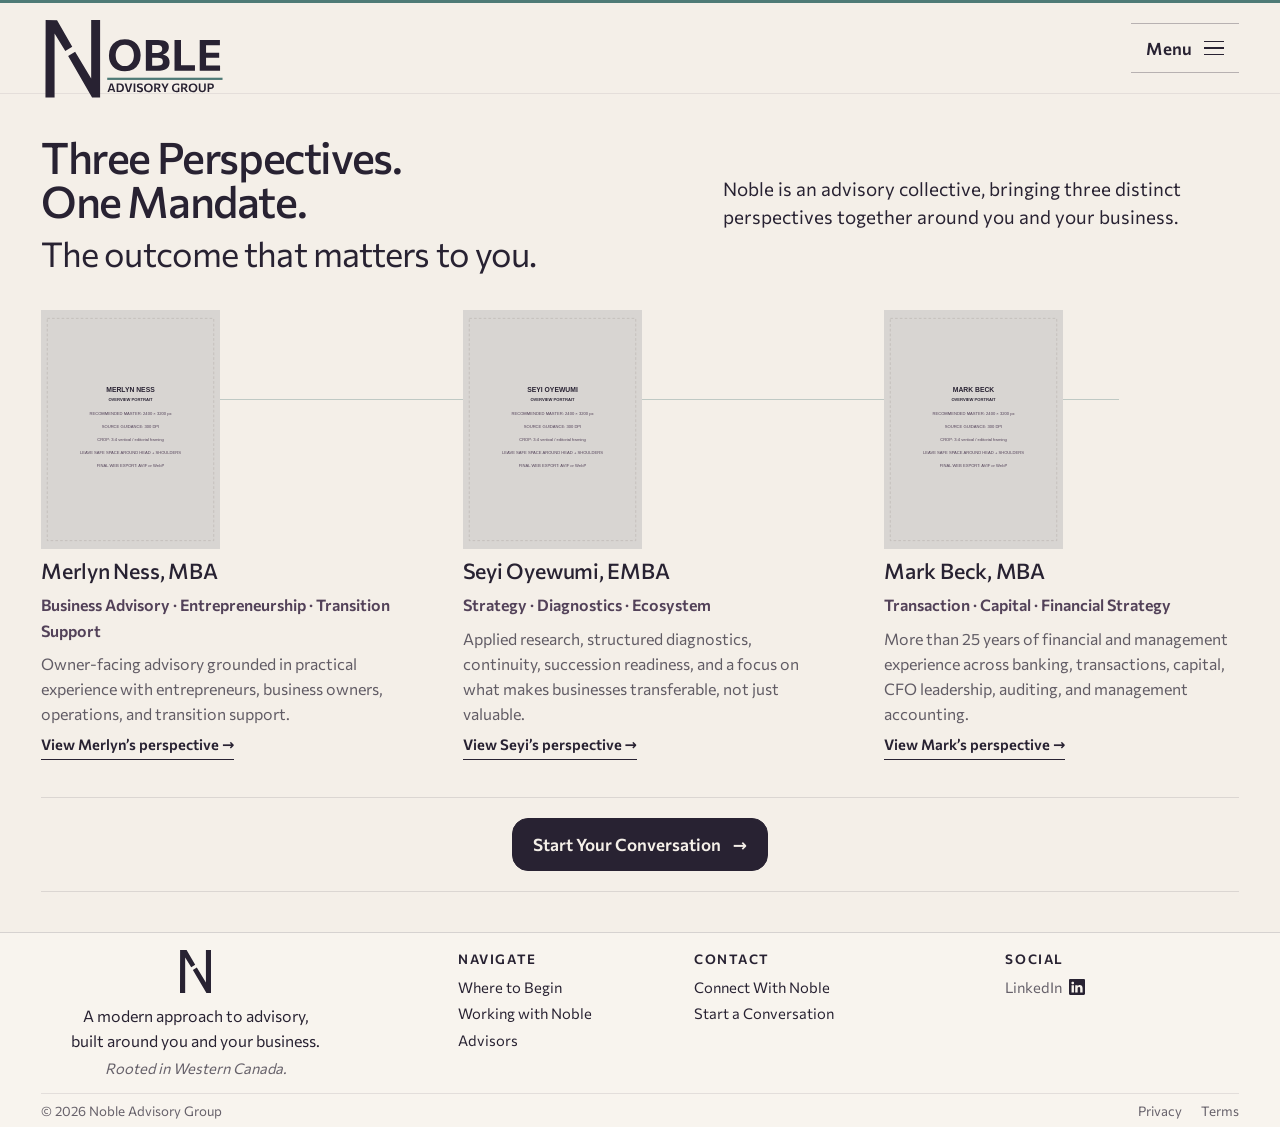
==== commit 677dcdb5: "Add files via upload" ====
--- a/advisors/index.html
+++ b/advisors/index.html
@@ -24,17 +24,18 @@
   <button class="site-header__menu" type="button" data-menu-open aria-controls="advisors-menu" aria-expanded="false"><span class="site-header__menu-label">Menu</span><span class="site-header__menu-icon" aria-hidden="true"><span></span><span></span><span></span></span></button>
 </header>
 
-<div class="menu-drawer" id="advisors-menu" data-menu aria-hidden="true" role="dialog" aria-modal="true" aria-labelledby="advisors-menu-title">
+<div class="menu-drawer" id="advisors-menu" data-menu aria-hidden="true" role="dialog" aria-modal="true" aria-label="Noble navigation">
   <button class="menu-drawer__scrim" type="button" data-menu-close aria-label="Close menu"></button>
   <div class="menu-drawer__panel">
-    <header class="menu-drawer__header"><span id="advisors-menu-title">Navigation</span><button class="menu-drawer__close" type="button" data-menu-close><span>Close</span><span class="menu-drawer__close-icon" aria-hidden="true">×</span></button></header>
+    <header class="menu-drawer__header"><button class="menu-drawer__close" type="button" data-menu-close><span>Close</span><span class="menu-drawer__close-icon" aria-hidden="true">×</span></button></header>
     <nav class="menu-drawer__links" aria-label="Noble destinations">
       <a href="../index.html"><span>Home</span><span aria-hidden="true">→</span></a>
       <a href="../start/conversation/index.html"><span>Where to Begin</span><span aria-hidden="true">→</span></a>
       <a href="../start/index.html"><span>Four Questions</span><span aria-hidden="true">→</span></a>
       <a href="../explore/index.html"><span>Working with Noble</span><span aria-hidden="true">→</span></a>
       <a href="../advisors/index.html" aria-current="page"><span>Advisors</span><span aria-hidden="true">→</span></a>
-      <a class="menu-drawer__action" href="../contact/index.html"><span>Start a Conversation</span><span aria-hidden="true">→</span></a>
+      <a class="menu-drawer__action" href="../contact/start/index.html"><span>Start a Conversation</span><span aria-hidden="true">→</span></a>
+      <a href="../contact/index.html"><span>Connect With Noble</span><span aria-hidden="true">→</span></a>
     </nav>
     <div class="menu-drawer__utility">
       <span>Rooted in Western Canada.</span>
@@ -93,7 +94,7 @@
 
   <!--COMMENT: §§§ SECTION 4: TEAM-LEVEL INVITATION §§§-->
   <section class="team-invitation" aria-label="Start your conversation with Noble">
-    <a class="directional-action directional-action--primary directional-action--forward" href="../contact/index.html">
+    <a class="directional-action directional-action--primary directional-action--forward" href="../contact/start/index.html">
       <span>Start Your Conversation</span>
       <span class="directional-action__arrow" aria-hidden="true">→</span>
     </a>
@@ -111,18 +112,16 @@
     <nav class="firm-footer__group firm-footer__group--navigate" aria-label="Noble destinations">
       <h2>Navigate</h2>
       <a href="../start/conversation/index.html">Where to Begin</a>
-      <a href="../start/index.html">Four Questions</a>
       <a href="../explore/index.html">Working with Noble</a>
       <a href="../advisors/index.html">Advisors</a>
     </nav>
     <section class="firm-footer__group firm-footer__group--contact">
       <h2>Contact</h2>
-      <a href="../contact/index.html">Start a Conversation</a>
-      <a href="tel:+14038675309">(403) 867.5309</a>
-      <a href="mailto:Advisor@NobleAdvisoryGroup.ca">Advisor@<wbr>NobleAdvisoryGroup.ca</a>
+      <a href="../contact/index.html">Connect With Noble</a>
+      <a href="../contact/start/index.html">Start a Conversation</a>
     </section>
     <section class="firm-footer__group firm-footer__group--connect">
-      <h2>Connect</h2>
+      <h2>Social</h2>
       <a class="social-link social-link--linkedin" href="https://www.linkedin.com/" target="_blank" rel="noopener noreferrer" aria-label="Noble Advisory Group on LinkedIn">
         <span>LinkedIn</span>
         <svg class="social-link__icon" xmlns="http://www.w3.org/2000/svg" viewBox="0 0 16 16" fill="currentColor" aria-hidden="true" focusable="false">
--- a/assets/css/tokens.css
+++ b/assets/css/tokens.css
@@ -17,55 +17,59 @@
 
 
 /*COMMENT: §§§ SECTION 2: TYPOGRAPHY TOKENS §§§*/
-/*COMMENT: [DEFINE COMMISSIONER SEMANTIC TYPE ROLES, RHYTHM, AND TEXT MEASURES]*/
+/*COMMENT: [DEFINE A RESTRAINED EDITORIAL SCALE BY SEMANTIC ROLE, NOT BY PAGE]*/
 :root {
     --font-sans: "Commissioner", system-ui, -apple-system, BlinkMacSystemFont, "Segoe UI", sans-serif;
 
-    /* Weight roles: keep hierarchy consistent across every Noble surface. */
+    /* Weight roles: Noble uses weight sparingly; structural labels remain deliberately bold. */
     --weight-regular: 400;
     --weight-medium: 500;
     --weight-semibold: 600;
     --weight-bold: 700;
 
-    /* Functional hierarchy: each role carries one job across the Noble experience. */
-    --type-micro: clamp(0.8125rem, 0.79rem + 0.08vw, 0.875rem);
-    --type-small: clamp(0.875rem, 0.85rem + 0.08vw, 0.9375rem);
-    --type-supporting: clamp(0.9375rem, 0.91rem + 0.1vw, 1rem);
-    --type-body: clamp(1rem, 0.96rem + 0.13vw, 1.0625rem);
-    --type-lead: clamp(1.125rem, 1.07rem + 0.2vw, 1.25rem);
-    --type-card: clamp(1.375rem, 1.27rem + 0.35vw, 1.5625rem);
+    /* Reading and interface roles: maintain comfort and consistency across every viewport. */
+    --type-label: clamp(0.78125rem, 0.75rem + 0.10vw, 0.875rem);
+    --type-ui: clamp(0.875rem, 0.84rem + 0.10vw, 0.9375rem);
+    --type-supporting: clamp(0.9375rem, 0.90rem + 0.12vw, 1rem);
+    --type-body: clamp(1rem, 0.96rem + 0.14vw, 1.0625rem);
+    --type-lead: clamp(1.0625rem, 1.00rem + 0.22vw, 1.25rem);
 
-    /* Editorial hierarchy: restrained at the top, clearly separated through the middle. */
-    --type-heading: clamp(1.75rem, 1.6rem + 0.55vw, 2rem);
-    --type-section: clamp(2.125rem, 1.85rem + 1vw, 2.75rem);
-    --type-display-compact: clamp(2.625rem, 2.2rem + 1.6vw, 3.5rem);
-    --type-display: clamp(2.75rem, 2.15rem + 2.15vw, 4rem);
+    /* Editorial roles: create authority through controlled scale rather than oversized repetition. */
+    --type-editorial: clamp(1.1875rem, 1.10rem + 0.30vw, 1.4375rem);
+    --type-subheading: clamp(1.375rem, 1.24rem + 0.46vw, 1.75rem);
+    --type-section-title: clamp(1.75rem, 1.52rem + 0.78vw, 2.375rem);
+    --type-page-title: clamp(2.125rem, 1.78rem + 1.18vw, 3rem);
+    --type-display: clamp(2.5rem, 1.98rem + 1.78vw, 3.75rem);
 
-    /* Leading is role-based so size changes preserve a consistent reading rhythm. */
-    --leading-display: 0.98;
-    --leading-section: 1.06;
-    --leading-heading: 1.14;
-    --leading-card: 1.22;
+    /* Leading is tuned by role so fluid sizing never compromises reading rhythm. */
+    --leading-display: 0.99;
+    --leading-page-title: 1.02;
+    --leading-section-title: 1.08;
+    --leading-subheading: 1.16;
+    --leading-editorial: 1.30;
     --leading-lead: 1.48;
-    --leading-body: 1.6;
+    --leading-body: 1.62;
     --leading-supporting: 1.58;
-    --leading-small: 1.5;
-    --leading-micro: 1.35;
+    --leading-ui: 1.46;
+    --leading-label: 1.30;
 
-    /* Tracking distinguishes editorial display from functional labels without page-specific values. */
-    --tracking-display: -0.045em;
-    --tracking-section: -0.035em;
-    --tracking-heading: -0.025em;
-    --tracking-card: -0.015em;
-    --tracking-label: 0.1em;
+    /* Tracking distinguishes display, editorial, and functional roles without decorative excess. */
+    --tracking-display: -0.038em;
+    --tracking-page-title: -0.032em;
+    --tracking-section-title: -0.026em;
+    --tracking-subheading: -0.018em;
+    --tracking-editorial: -0.010em;
+    --tracking-label: 0.10em;
     --tracking-eyebrow: 0.12em;
 
-    --measure: 62ch;
-    --measure-lead: 52ch;
-    --measure-narrow: 46ch;
-    --measure-heading-wide: 46ch;
+    /* Measures are semantic: line length is part of the typography system, not a page correction. */
+    --measure-body: 64ch;
+    --measure-supporting: 58ch;
+    --measure-lead: 50ch;
+    --measure-editorial: 44ch;
+    --measure-heading: 30ch;
+    --measure-display: 20ch;
 }
-
 
 /*COMMENT: §§§ SECTION 3: SPACING AND LAYOUT TOKENS §§§*/
 /*COMMENT: [DEFINE RESPONSIVE SPACING AND FRAME DIMENSIONS]*/
--- a/assets/css/base.css
+++ b/assets/css/base.css
@@ -65,21 +65,21 @@
 }
 
 h1 {
-    font-size: var(--type-section);
-    line-height: var(--leading-section);
-    letter-spacing: var(--tracking-section);
+    font-size: var(--type-section-title);
+    line-height: var(--leading-section-title);
+    letter-spacing: var(--tracking-section-title);
 }
 
 h2 {
-    font-size: var(--type-heading);
-    line-height: var(--leading-heading);
-    letter-spacing: var(--tracking-heading);
+    font-size: var(--type-subheading);
+    line-height: var(--leading-subheading);
+    letter-spacing: var(--tracking-subheading);
 }
 
 h3 {
-    font-size: var(--type-card);
-    line-height: var(--leading-card);
-    letter-spacing: var(--tracking-card);
+    font-size: var(--type-editorial);
+    line-height: var(--leading-editorial);
+    letter-spacing: var(--tracking-editorial);
 }
 
 em {
@@ -99,16 +99,39 @@
     text-wrap: pretty;
 }
 
+/*COMMENT: [KEEP RECURRING EDITORIAL ROLES CONSISTENT ACROSS OWNER-FACING PAGES]*/
+.editorial-anchor {
+    max-width: var(--measure-display);
+    font-size: var(--type-page-title);
+    font-weight: var(--weight-medium);
+    line-height: var(--leading-page-title);
+    letter-spacing: var(--tracking-page-title);
+    text-wrap: balance;
+}
+
+.editorial-lead {
+    max-width: var(--measure-editorial);
+    font-size: var(--type-editorial);
+    font-weight: var(--weight-medium);
+    line-height: var(--leading-editorial);
+    letter-spacing: var(--tracking-editorial);
+    text-wrap: pretty;
+}
+
 .eyebrow, .micro-label {
-    font-size: var(--type-micro);
-    font-weight: var(--weight-semibold);
+    font-size: var(--type-label);
     letter-spacing: var(--tracking-eyebrow);
     text-transform: uppercase;
-    line-height: var(--leading-micro);
+    line-height: var(--leading-label);
+}
+
+.eyebrow {
+    font-weight: var(--weight-semibold);
 }
 
 .micro-label {
     color: var(--color-patinated-teal);
+    font-weight: var(--weight-bold);
 }
 
 /*COMMENT: §§§ SECTION 3: ACCESSIBILITY AND SHARED INTERACTION §§§*/
@@ -178,11 +201,11 @@
 
 .site-header__context {
     justify-self: center;
-    font-size: var(--type-micro);
+    font-size: var(--type-label);
     font-weight: var(--weight-semibold);
     letter-spacing: var(--tracking-label);
     text-transform: uppercase;
-    line-height: var(--leading-micro);
+    line-height: var(--leading-label);
 }
 
 .site-header__menu {
@@ -245,8 +268,8 @@
     font-weight: var(--weight-semibold);
     border-bottom: 1px solid currentColor;
     padding-bottom: 0.18rem;
-    font-size: var(--type-small);
-    line-height: var(--leading-small);
+    font-size: var(--type-ui);
+    line-height: var(--leading-ui);
 }
 
 .text-action--light {
--- a/assets/css/components.css
+++ b/assets/css/components.css
@@ -48,11 +48,14 @@
     justify-content: space-between;
     align-items: center;
     padding-bottom: var(--space-4);
-    font-size: var(--type-micro);
+    font-size: var(--type-label);
     letter-spacing: var(--tracking-label);
     text-transform: uppercase;
-    line-height: var(--leading-micro);
-}
+    line-height: var(--leading-label);
+}
+
+/*COMMENT: [KEEP THE CLOSE CONTROL RIGHT-ALIGNED WHEN THE GLOBAL MENU LABEL IS OMITTED]*/
+.menu-drawer:not(.menu-drawer--intake) .menu-drawer__header { justify-content:flex-end; }
 
 .menu-drawer__header button {
     border: 0;
@@ -67,7 +70,7 @@
     align-items: center;
     gap: 0.55rem;
     padding: 0.45rem 0;
-    font-size: var(--type-small);
+    font-size: var(--type-ui);
     font-weight: var(--weight-semibold);
     letter-spacing: 0.01em;
     text-transform: none;
@@ -96,10 +99,10 @@
     align-items: baseline;
     padding: 1rem 0.7rem;
     border-top: 1px solid rgba(244,239,232,0.18);
-    font-size: var(--type-heading);
-    line-height: var(--leading-heading);
+    font-size: var(--type-subheading);
+    line-height: var(--leading-subheading);
     transition: background-color var(--transition-fast), color var(--transition-fast);
-    letter-spacing: var(--tracking-heading);
+    letter-spacing: var(--tracking-subheading);
 }
 
 .menu-drawer__links a > span:last-child {
@@ -133,9 +136,9 @@
     gap: 0.7rem;
     padding-top: var(--space-3);
     border-top: 1px solid rgba(244, 239, 232, 0.18);
-    font-size: var(--type-small);
+    font-size: var(--type-ui);
     color: rgba(244, 239, 232, 0.76);
-    line-height: var(--leading-small);
+    line-height: var(--leading-ui);
 }
 
 .menu-drawer__utility-links {
@@ -166,7 +169,10 @@
 }
 
 @media (max-width: 720px) {
-    .menu-drawer__header button {
+    /*COMMENT: [KEEP THE CLOSE CONTROL RIGHT-ALIGNED WHEN THE GLOBAL MENU LABEL IS OMITTED]*/
+.menu-drawer:not(.menu-drawer--intake) .menu-drawer__header { justify-content:flex-end; }
+
+.menu-drawer__header button {
         min-height: 3rem;
         min-width: 3rem;
     }
@@ -226,11 +232,18 @@
     border-color: var(--action-border-color);
     background: transparent;
     color: var(--color-ink-plum);
-    font-size: var(--type-small);
+    font-size: var(--type-ui);
 }
 
 .directional-action--accent {
     border-color: rgba(255,253,249,0.72);
+    background: var(--color-patinated-teal);
+    color: var(--color-white-soft);
+}
+
+/*COMMENT: [USE A TEAL RESTING STATE FOR SECONDARY LEARN-MORE ACTIONS WITHOUT PROMOTING THEM TO PRIMARY CTAS]*/
+.directional-action--accent-secondary {
+    border-color: var(--color-patinated-teal);
     background: var(--color-patinated-teal);
     color: var(--color-white-soft);
 }
@@ -264,6 +277,13 @@
     color: var(--color-white-soft);
 }
 
+.directional-action--accent-secondary:hover,
+.directional-action--accent-secondary:focus-visible {
+    border-color: var(--action-border-color);
+    background: transparent;
+    color: var(--color-ink-plum);
+}
+
 .directional-action--forward:hover .directional-action__arrow,
 .directional-action--forward:focus-visible .directional-action__arrow {
     transform: translateX(0.18rem);
@@ -293,6 +313,12 @@
     border-color: var(--color-near-black);
     background: var(--color-near-black);
     color: var(--color-white-soft);
+}
+
+.directional-action--accent-secondary:active {
+    border-color: var(--color-near-black);
+    background: var(--color-near-black);
+    color: var(--color-warm-bone);
 }
 
 @media (prefers-reduced-motion: reduce) {
@@ -345,3 +371,13 @@
 .social-link--linkedin:focus-visible {
     color: var(--color-patinated-teal);
 }
+
+/*COMMENT: §§§ SECTION 9: SHARED EDITORIAL INTERACTION ROLES §§§*/
+/*COMMENT: [KEEP ACCORDION AUTHORITY AND CLOSING INVITATIONS CONSISTENT ACROSS DISTINCT EXPERIENCES]*/
+.accordion-heading { font-size:var(--type-subheading); font-weight:var(--weight-medium); line-height:var(--leading-subheading); letter-spacing:var(--tracking-subheading); }
+.conversation-invitation { width:min(100%,76rem); display:grid; grid-template-columns:minmax(0,0.9fr) minmax(20rem,1.1fr); gap:var(--space-3) clamp(3rem,7vw,7rem); align-items:start; }
+.conversation-invitation h2 { max-width:17ch; font-size:var(--type-section-title); line-height:var(--leading-section-title); letter-spacing:var(--tracking-section-title); }
+.conversation-invitation__detail { display:grid; max-width:58ch; gap:var(--space-3); }
+.conversation-invitation__support { display:grid; gap:1em; color:rgba(244,239,232,0.82); }
+.conversation-invitation__action { justify-self:center; }
+@media (max-width:900px) { .conversation-invitation { grid-template-columns:1fr; } }
--- a/assets/css/footer.css
+++ b/assets/css/footer.css
@@ -57,9 +57,9 @@
 
 .firm-footer__identity span,
 .firm-footer__group span {
-    font-size: var(--type-small);
+    font-size: var(--type-ui);
     color: rgba(40,34,50,0.7);
-    line-height: var(--leading-small);
+    line-height: var(--leading-ui);
 }
 
 .firm-footer__identity span {
@@ -71,8 +71,8 @@
     align-content: start;
     gap: 0.32rem;
     min-width: 0;
-    font-size: var(--type-small);
-    line-height: var(--leading-small);
+    font-size: var(--type-ui);
+    line-height: var(--leading-ui);
 }
 
 .firm-footer__group--navigate {
@@ -89,11 +89,11 @@
 
 .firm-footer__group h2 {
     margin-bottom: 0.3rem;
-    font-size: var(--type-micro);
+    font-size: var(--type-label);
     font-weight: var(--weight-semibold);
     letter-spacing: var(--tracking-eyebrow);
     text-transform: uppercase;
-    line-height: var(--leading-micro);
+    line-height: var(--leading-label);
 }
 
 .firm-footer__group a,
@@ -120,9 +120,9 @@
     gap: 1rem;
     padding-top: 0.48rem;
     border-top: 1px solid rgba(40,34,50,0.1);
-    font-size: var(--type-micro);
+    font-size: var(--type-label);
     color: rgba(40,34,50,0.7);
-    line-height: var(--leading-micro);
+    line-height: var(--leading-label);
 }
 
 .firm-footer__legal div {
--- a/assets/css/advisors.css
+++ b/assets/css/advisors.css
@@ -16,9 +16,9 @@
 .advisors-intro {
     max-width: none;
     display: grid;
-    grid-template-columns: minmax(0, 1.38fr) minmax(20rem, 0.62fr);
+    grid-template-columns: minmax(0, 1.08fr) minmax(20rem, 0.92fr);
     gap: var(--space-2) clamp(2.75rem, 6vw, 6.5rem);
-    align-items: end;
+    align-items: center;
 }
 
 .advisors-intro h1 {
@@ -31,24 +31,24 @@
 .advisors-intro__primary {
     display: block;
     max-width: 20ch;
-    font-size: var(--type-display);
-    line-height: var(--leading-display);
-    letter-spacing: var(--tracking-display);
+    font-size: var(--type-page-title);
+    line-height: var(--leading-page-title);
+    letter-spacing: var(--tracking-page-title);
 }
 
 .advisors-intro__secondary {
     display: block;
     max-width: 24ch;
-    font-size: var(--type-section);
+    font-size: var(--type-section-title);
     font-weight: var(--weight-regular);
-    line-height: var(--leading-section);
-    letter-spacing: var(--tracking-section);
+    line-height: var(--leading-section-title);
+    letter-spacing: var(--tracking-section-title);
 }
 
 .advisors-intro .intro {
     grid-column: 2;
-    max-width: 42ch;
-    padding-bottom: 0.25rem;
+    max-width: 52ch;
+    padding-bottom: 0;
     font-size: var(--type-lead);
     line-height: var(--leading-lead);
 }
@@ -109,10 +109,10 @@
 
 .advisor-node h2 {
     max-width: 15ch;
-    font-size: var(--type-card);
+    font-size: var(--type-editorial);
     text-wrap: balance;
-    line-height: var(--leading-card);
-    letter-spacing: var(--tracking-card);
+    line-height: var(--leading-editorial);
+    letter-spacing: var(--tracking-editorial);
 }
 
 .advisor-node p {
@@ -199,10 +199,10 @@
 
 .founder-profile__identity h1 {
     max-width: 18ch;
-    font-size: var(--type-section);
+    font-size: var(--type-section-title);
     text-wrap: balance;
-    line-height: var(--leading-section);
-    letter-spacing: var(--tracking-section);
+    line-height: var(--leading-section-title);
+    letter-spacing: var(--tracking-section-title);
 }
 
 .founder-profile__specialty {
@@ -258,12 +258,12 @@
 }
 
 .founder-switcher__person > span {
-    font-size: var(--type-micro);
+    font-size: var(--type-label);
     font-weight: var(--weight-semibold);
     letter-spacing: var(--tracking-label);
     text-transform: uppercase;
     color: rgba(40, 34, 50, 0.68);
-    line-height: var(--leading-micro);
+    line-height: var(--leading-label);
 }
 
 .founder-switcher__person > strong {
@@ -280,42 +280,43 @@
 /*COMMENT: §§§ SECTION 4: CLIENT-CENTRIC NOBLE CLOSE §§§*/
 /*COMMENT: [RETURN EACH FOUNDER PROFILE TO THE SHARED NOBLE RELATIONSHIP]*/
 .founder-team-close {
-    max-width: 76rem;
-    margin: var(--space-5) auto 0;
-}
-
-.founder-team-close--client {
-    display: grid;
-    grid-template-columns: 1fr;
-    gap: var(--space-4);
-    align-items: start;
-    justify-items: stretch;
-    padding: clamp(2rem, 4vw, 3.75rem);
+    width: 100%;
     background: var(--color-smoky-aubergine);
     color: var(--color-warm-bone);
 }
 
-.founder-team-close__message {
-    display: grid;
-    gap: 0.65rem;
-}
-
-.founder-team-close__message h2 {
+.founder-team-close__inner {
+    width: min(100%, var(--max-content));
+    margin: 0 auto;
+    padding: clamp(2.5rem, 4.8vw, 4.7rem) var(--page-gutter);
+    display: grid;
+    grid-template-columns: minmax(0, 0.85fr) minmax(0, 1.15fr);
+    gap: clamp(2.5rem, 6vw, 6rem);
+    align-items: start;
+}
+
+.founder-team-close__headline,
+.founder-team-close__detail {
+    display: grid;
+    gap: var(--space-2);
+}
+
+.founder-team-close__headline h2 {
     max-width: 20ch;
-    font-size: var(--type-heading);
-    line-height: var(--leading-heading);
-    letter-spacing: var(--tracking-heading);
-}
-
-.founder-team-close__message > p:last-child {
-    max-width: 64ch;
-    color: rgba(244,239,232,0.88);
+    font-size: var(--type-section-title);
+    line-height: var(--leading-section-title);
+    letter-spacing: var(--tracking-section-title);
+}
+
+.founder-team-close__detail p {
+    max-width: 58ch;
+    color: rgba(244,239,232,0.9);
     font-size: var(--type-lead);
     line-height: var(--leading-lead);
 }
 
-.founder-team-close--client > .directional-action {
-    justify-self: center;
+.founder-team-close__detail .directional-action {
+    justify-self: start;
 }
 
 /*COMMENT: §§§ SECTION 5: RESPONSIVE ADVISOR EXPERIENCE §§§*/
@@ -370,7 +371,8 @@
         display: none;
     }
 
-    .founder-profile {
+    .founder-profile,
+    .founder-team-close__inner {
         grid-template-columns: 1fr;
     }
 
